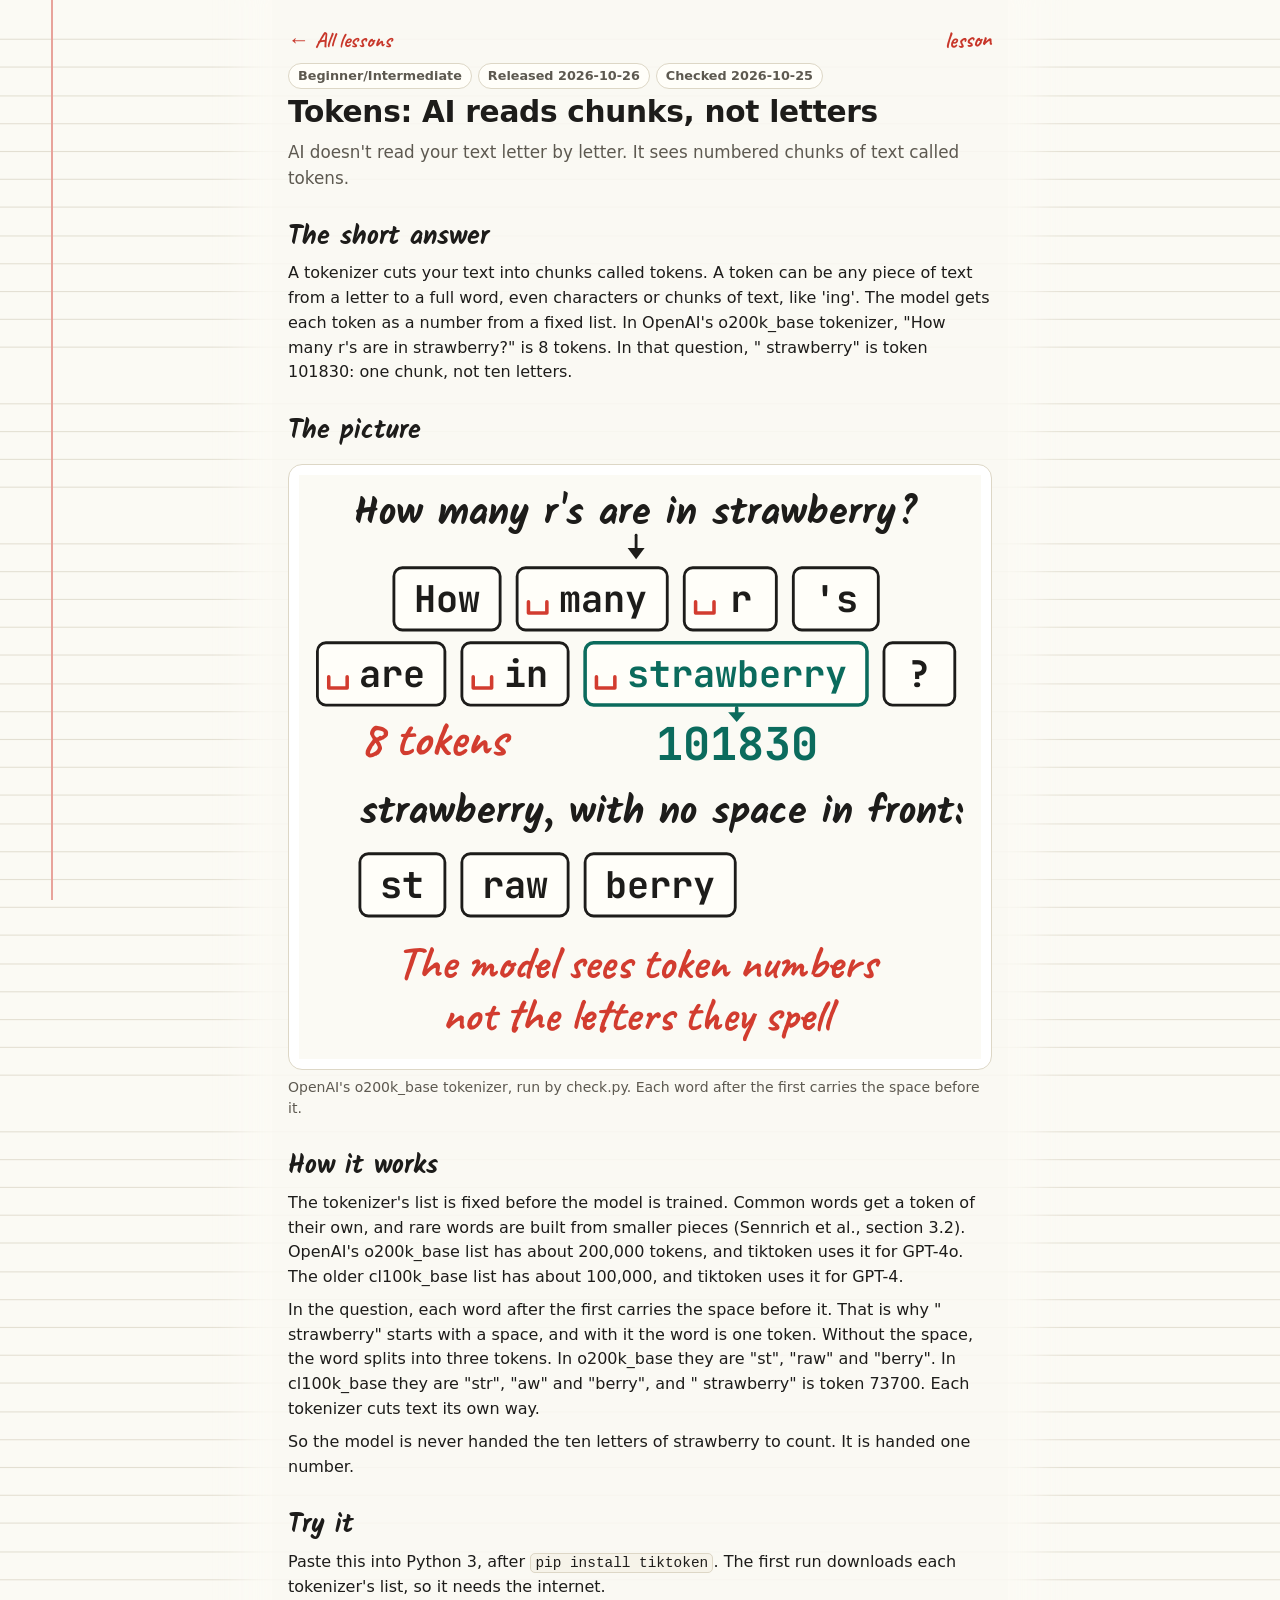
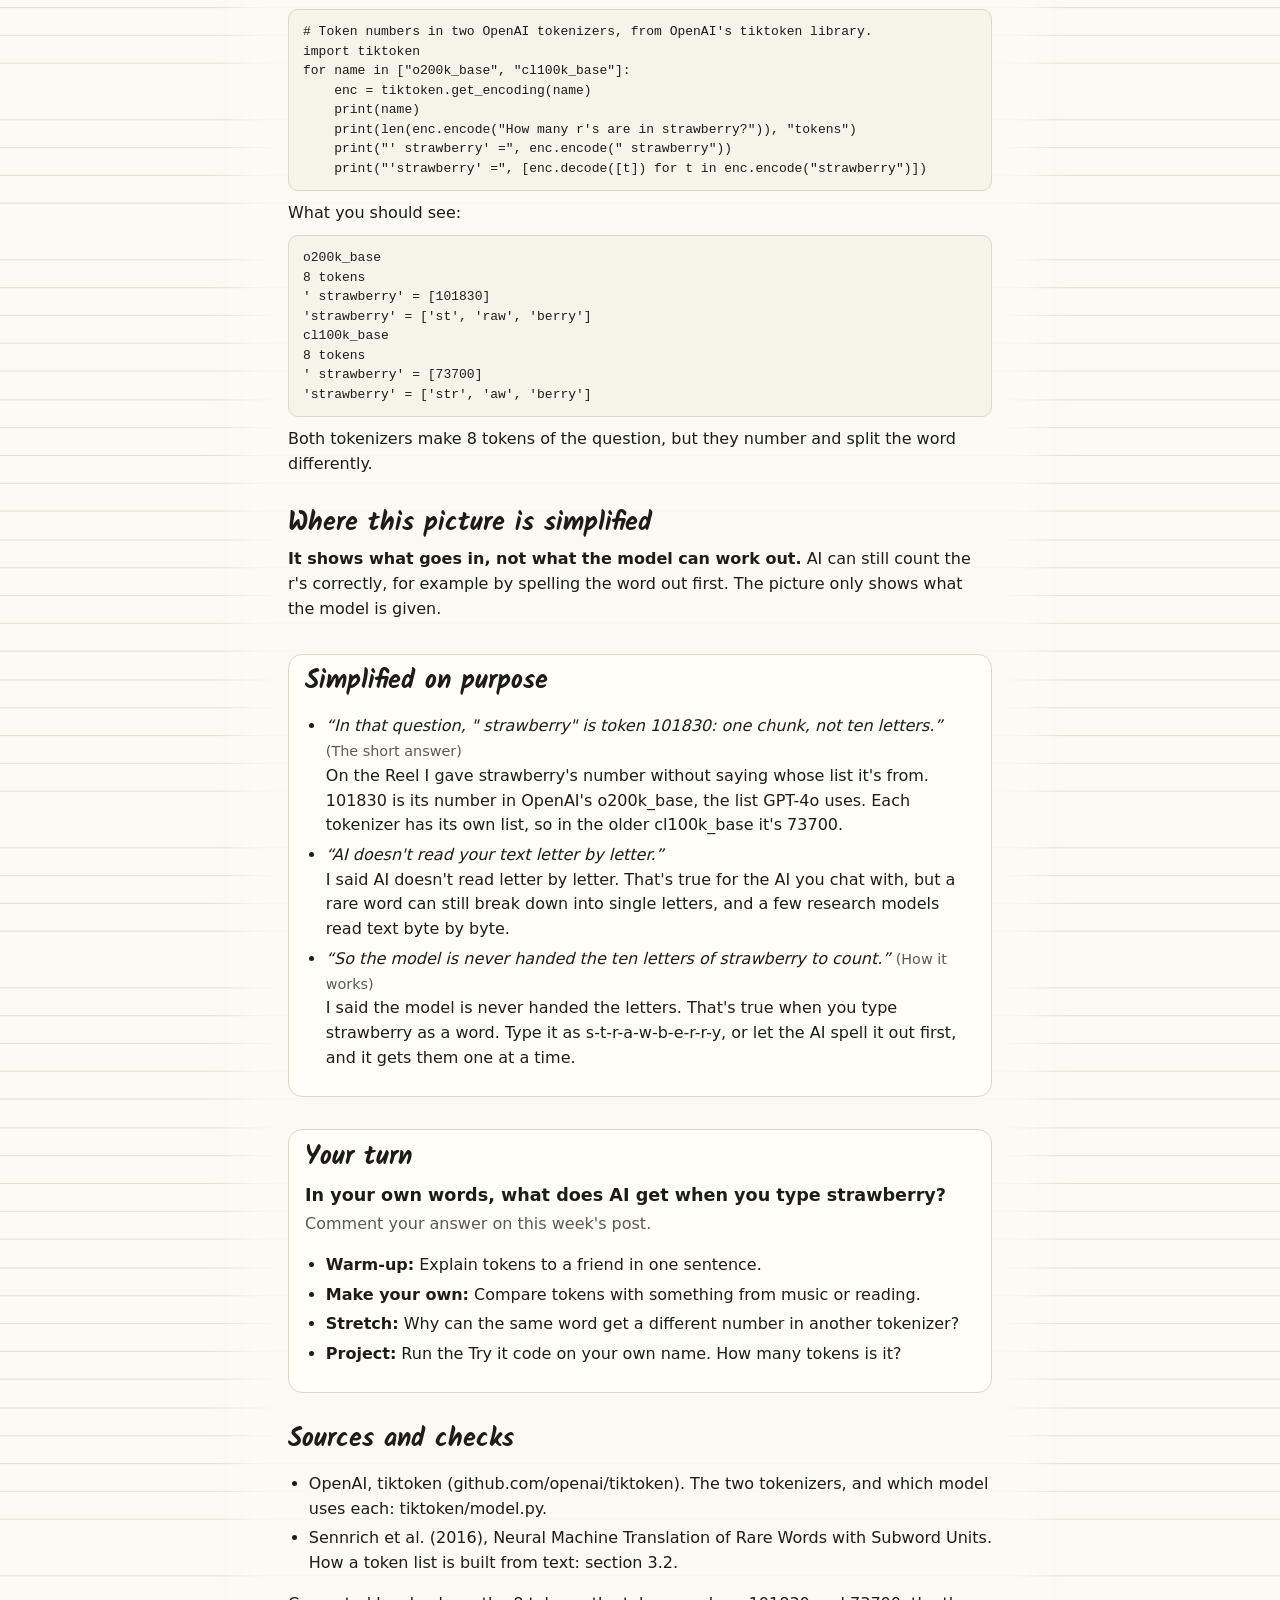
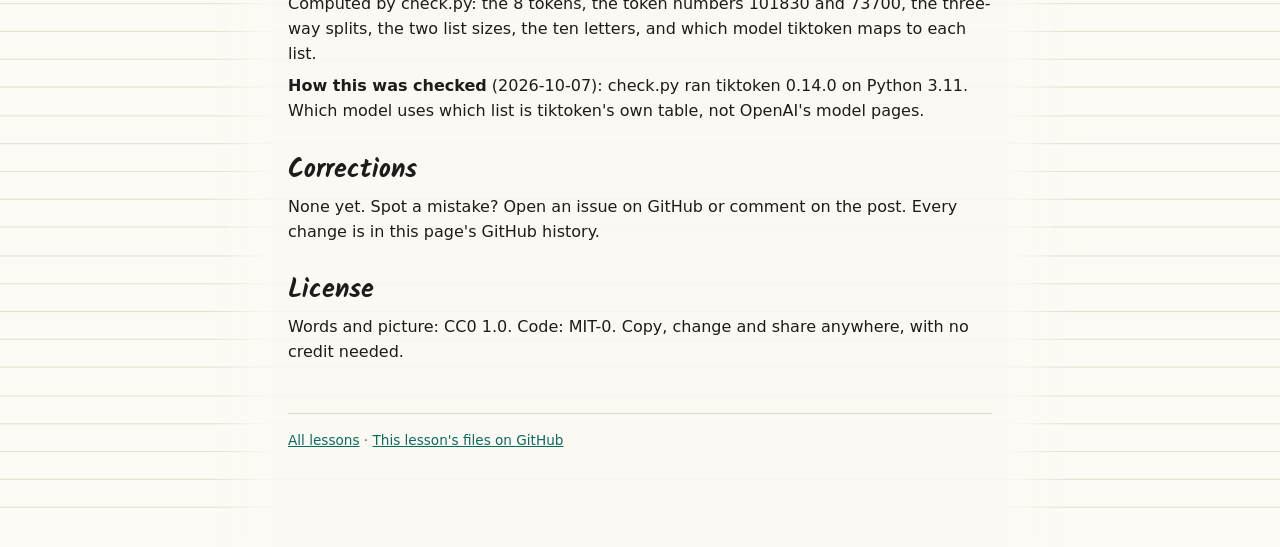
==== docs/tokens/index.html @ e5d3628d "free-public-lessons: first release, lesson 1 (tokens) Co-Authored-By: Claude Opus 5.5 <noreply@anthr" ====
<!doctype html>
<html lang="en">
<head>
<meta charset="utf-8">
<meta name="viewport" content="width=device-width, initial-scale=1">
<title>Tokens: AI reads chunks, not letters · Free Public Lessons</title>
<!-- Written by media/post.mjs from the lesson's README.md, post.md and checks.md (media/tools/lesson_page.mjs). Don't edit it: it is written again on every run. -->
<meta http-equiv="Content-Security-Policy" content="default-src 'none'; style-src 'self'; img-src 'self' data:; font-src 'self'; base-uri 'none'; form-action 'none'">
<link rel="icon" href="data:,">
<link rel="stylesheet" href="../style.css">
</head>
<body>
<main>
<div class="topline"><nav class="crumbs"><a href="../">← All lessons</a></nav><div class="badges"><span class="badge kind">lesson</span></div></div>
<header><div class="badges"><span class="badge">Beginner/Intermediate</span><span class="badge">Released 2026-10-26</span><span class="badge">Checked 2026-10-25</span></div></header>
<h1>Tokens: AI reads chunks, not letters</h1>
<p class="summary">AI doesn't read your text letter by letter. It sees numbered chunks of text called tokens.</p>
<h2>The short answer</h2>
<p>A tokenizer cuts your text into chunks called tokens. A token can be any piece of text from a letter to a full word, even characters or chunks of text, like 'ing'. The model gets each token as a number from a fixed list. In OpenAI's o200k_base tokenizer, &quot;How many r's are in strawberry?&quot; is 8 tokens. In that question, &quot; strawberry&quot; is token 101830: one chunk, not ten letters.</p>
<h2>The picture</h2>
<figure><div class="art"><img src="picture.svg" alt="A question about strawberry, cut into its tokens by OpenAI's o200k_base tokenizer. Each word after the first is marked with the space in front of it. The token for strawberry, with its space, has one number. Without the space, the word splits into three pieces." width="963" height="825"></div><figcaption>OpenAI's o200k_base tokenizer, run by check.py. Each word after the first carries the space before it.</figcaption></figure>

<h2>How it works</h2>
<p>The tokenizer's list is fixed before the model is trained. Common words get a token of their own, and rare words are built from smaller pieces (Sennrich et al., section 3.2). OpenAI's o200k_base list has about 200,000 tokens, and tiktoken uses it for GPT-4o. The older cl100k_base list has about 100,000, and tiktoken uses it for GPT-4.</p>
<p>In the question, each word after the first carries the space before it. That is why &quot; strawberry&quot; starts with a space, and with it the word is one token. Without the space, the word splits into three tokens. In o200k_base they are &quot;st&quot;, &quot;raw&quot; and &quot;berry&quot;. In cl100k_base they are &quot;str&quot;, &quot;aw&quot; and &quot;berry&quot;, and &quot; strawberry&quot; is token 73700. Each tokenizer cuts text its own way.</p>
<p>So the model is never handed the ten letters of strawberry to count. It is handed one number.</p>
<h2>Try it</h2>
<p>Paste this into Python 3, after <code>pip install tiktoken</code>. The first run downloads each tokenizer's list, so it needs the internet.</p>
<pre><code class="language-python"># Token numbers in two OpenAI tokenizers, from OpenAI's tiktoken library.
import tiktoken
for name in [&quot;o200k_base&quot;, &quot;cl100k_base&quot;]:
    enc = tiktoken.get_encoding(name)
    print(name)
    print(len(enc.encode(&quot;How many r's are in strawberry?&quot;)), &quot;tokens&quot;)
    print(&quot;' strawberry' =&quot;, enc.encode(&quot; strawberry&quot;))
    print(&quot;'strawberry' =&quot;, [enc.decode([t]) for t in enc.encode(&quot;strawberry&quot;)])</code></pre>
<p>What you should see:</p>
<pre><code>o200k_base
8 tokens
' strawberry' = [101830]
'strawberry' = ['st', 'raw', 'berry']
cl100k_base
8 tokens
' strawberry' = [73700]
'strawberry' = ['str', 'aw', 'berry']</code></pre>
<p>Both tokenizers make 8 tokens of the question, but they number and split the word differently.</p>
<h2>Where this picture is simplified</h2>
<p><strong>It shows what goes in, not what the model can work out.</strong> AI can still count the r's correctly, for example by spelling the word out first. The picture only shows what the model is given.</p>
<section class="box" aria-labelledby="simplified-on-purpose"><h2 id="simplified-on-purpose">Simplified on purpose</h2>
<ul class="stones"><li><span class="said">“In that question, &quot; strawberry&quot; is token 101830: one chunk, not ten letters.”</span> <span class="where">(The short answer)</span><br>On the Reel I gave strawberry's number without saying whose list it's from. 101830 is its number in OpenAI's o200k_base, the list GPT-4o uses. Each tokenizer has its own list, so in the older cl100k_base it's 73700.</li><li><span class="said">“AI doesn't read your text letter by letter.”</span><br>I said AI doesn't read letter by letter. That's true for the AI you chat with, but a rare word can still break down into single letters, and a few research models read text byte by byte.</li><li><span class="said">“So the model is never handed the ten letters of strawberry to count.”</span> <span class="where">(How it works)</span><br>I said the model is never handed the letters. That's true when you type strawberry as a word. Type it as s-t-r-a-w-b-e-r-r-y, or let the AI spell it out first, and it gets them one at a time.</li></ul></section>
<section class="box" aria-labelledby="your-turn"><h2 id="your-turn">Your turn</h2>
<p class="featured">In your own words, what does AI get when you type strawberry?</p><p class="cta">Comment your answer on this week's post.</p>
<ul class="tiers"><li><span class="tier">Warm-up:</span> Explain tokens to a friend in one sentence.</li><li><span class="tier">Make your own:</span> Compare tokens with something from music or reading.</li><li><span class="tier">Stretch:</span> Why can the same word get a different number in another tokenizer?</li><li><span class="tier">Project:</span> Run the Try it code on your own name. How many tokens is it?</li></ul></section>
<h2>Sources and checks</h2>
<ul><li>OpenAI, tiktoken (github.com/openai/tiktoken). The two tokenizers, and which model uses each: tiktoken/model.py.</li><li>Sennrich et al. (2016), Neural Machine Translation of Rare Words with Subword Units. How a token list is built from text: section 3.2.</li></ul>
<p>Computed by check.py: the 8 tokens, the token numbers 101830 and 73700, the three-way splits, the two list sizes, the ten letters, and which model tiktoken maps to each list.</p>
<p><strong>How this was checked</strong> (2026-10-07): check.py ran tiktoken 0.14.0 on Python 3.11. Which model uses which list is tiktoken's own table, not OpenAI's model pages.</p>
<h2>Corrections</h2>
<p>None yet. Spot a mistake? Open an issue on GitHub or comment on the post. Every change is in this page's GitHub history.</p>
<h2>License</h2>
<p>Words and picture: CC0 1.0. Code: MIT-0. Copy, change and share anywhere, with no credit needed.</p>
<footer class="foot"><a href="../">All lessons</a> · <a href="https://github.com/Mike-Byrne-AI/free-public-lessons/tree/main/lessons/tokens">This lesson's files on GitHub</a></footer>
</main>
</body>
</html>
---- docs/style.css ----
/* The lessons site's look (2026-10-24): the tools site's stylesheet with ruled paper in place of graph paper.
   It is generator/assets/style.css with the lesson Reels' ruled writing paper in place of
   the graph grid, in the Reels' colours (media/lib/stage.css: paper #fbfaf4, rules #e3dfd2, margin #e8a39b), plus the
   parts a lesson page has. release/lessons-cut.mjs copies it to the site's root, beside fonts/ (the tools site's three
   fonts, SIL Open Font License beside them); every page links it, so the paper is set in this one file.
   Latin letters only in the three fonts: anything else falls back to the system font. */
@font-face { font-family: "Kalam"; font-style: normal; font-weight: 700; font-display: swap; src: url(fonts/kalam-700-latin.woff2) format("woff2"); unicode-range: U+0000-00FF, U+0131, U+0152-0153, U+02BB-02BC, U+02C6, U+02DA, U+02DC, U+0304, U+0308, U+0329, U+2000-206F, U+20AC, U+2122, U+2191, U+2193, U+2212, U+2215, U+FEFF, U+FFFD; }
@font-face { font-family: "Caveat"; font-style: normal; font-weight: 700; font-display: swap; src: url(fonts/caveat-700-latin.woff2) format("woff2"); unicode-range: U+0000-00FF, U+0131, U+0152-0153, U+02BB-02BC, U+02C6, U+02DA, U+02DC, U+0304, U+0308, U+0329, U+2000-206F, U+20AC, U+2122, U+2191, U+2193, U+2212, U+2215, U+FEFF, U+FFFD; }
@font-face { font-family: "JetBrains Mono"; font-style: normal; font-weight: 700; font-display: swap; src: url(fonts/jetbrainsmono-700-latin.woff2) format("woff2"); unicode-range: U+0000-00FF, U+0131, U+0152-0153, U+02BB-02BC, U+02C6, U+02DA, U+02DC, U+0304, U+0308, U+0329, U+2000-206F, U+20AC, U+2122, U+2191, U+2193, U+2212, U+2215, U+FEFF, U+FFFD; }
:root {
  color-scheme: light;
  --bg: #fbfaf4;
  --rule: #e3dfd2;
  --line: 28px;
  /* the text column's wash: the paper, nearly opaque, so the ruled lines barely show under the words */
  --wash: rgb(251 250 244 / .86);
  --margin: #e8a39b;
  --pen: #1d1c1a;
  --red: #c8372a;
  --surface: #fffef9;
  --code-bg: #f6f3e9;
  --text: #1d1c1a;
  --muted: #5d5950;
  --border: #ddd7c6;
  --accent: #0b6b5d;
  --focus: #1f5fd6;
  --radius: 10px;
  --mono: ui-monospace, "Cascadia Code", "SF Mono", Menlo, Consolas, "Liberation Mono", monospace;
  --sans: system-ui, -apple-system, "Segoe UI", Roboto, "Helvetica Neue", Arial, sans-serif;
}
*, *::before, *::after { box-sizing: border-box; }
html { -webkit-text-size-adjust: 100%; text-size-adjust: 100%; }
/* ruled writing paper: a line every 28 px, always (a dark-mode screen gets the same paper) */
body { margin: 0; background: var(--bg); color: var(--text); font: 16px/1.55 var(--sans); overflow-wrap: break-word;
  background-image: repeating-linear-gradient(transparent 0 calc(var(--line) - 1px), var(--rule) calc(var(--line) - 1px) var(--line)); background-position: 0 12px; }
/* the red margin line, near the screen's left edge (12 to 64 px in); on a narrow screen the text starts just right of it */
body::before { content: ""; position: fixed; top: 0; bottom: 0; left: clamp(12px, 4vw, 64px); width: 2px; background: var(--margin); pointer-events: none; }
main { max-width: 46rem; margin: 0 auto; padding: 20px 16px 96px; background: var(--wash); box-shadow: 0 0 32px 32px var(--wash); }
@media (max-width: 900px) { main { padding-left: calc(clamp(12px, 4vw, 64px) + 14px); } }
a { color: var(--accent); }
h1 { font-size: 1.85rem; line-height: 1.2; margin: .4rem 0 .5rem; letter-spacing: -0.01em; }
/* labels in black pen */
h2 { font: 700 1.6rem/1.2 Kalam, var(--sans); color: var(--pen); margin: 2rem 0 .5rem; }
h3 { font: 700 1.25rem/1.25 Kalam, var(--sans); color: var(--pen); margin: 1.2rem 0 .3rem; }
/* the series label, as on the Reels: FREE-PUBLIC-LESSONS */
h1.label { font: 700 1.7rem/1.2 "JetBrains Mono", var(--mono); color: var(--accent); letter-spacing: .06em; text-transform: uppercase; overflow-wrap: anywhere; }
p { margin: .5rem 0; }
ul, ol { padding-left: 1.3rem; }
li { margin: .3rem 0; }
code { font-family: var(--mono); font-size: .9em; background: var(--code-bg); border: 1px solid var(--border); border-radius: 5px; padding: .05em .3em; overflow-wrap: anywhere; }
pre { margin: .6rem 0; padding: 12px 14px; background: var(--code-bg); border: 1px solid var(--border); border-radius: var(--radius); font: 13px/1.5 var(--mono); white-space: pre; overflow: auto; max-width: 100%; tab-size: 4; overflow-wrap: normal; }
pre code { border: 0; padding: 0; background: transparent; font-size: inherit; overflow-wrap: normal; }
a:focus-visible, .btn:focus-visible, pre:focus-visible { outline: 3px solid var(--focus); outline-offset: 2px; }
table { border-collapse: collapse; display: block; overflow-x: auto; max-width: 100%; font-size: .95rem; margin: .7rem 0; }
th, td { text-align: left; padding: 6px 12px 6px 0; border-bottom: 1px solid var(--border); vertical-align: top; }
th { font-weight: 700; }
hr { border: 0; border-top: 1px solid var(--border); margin: 1.5rem 0; }
/* the back link at the left and the page's kind at the far right, in red pen */
.topline { display: flex; justify-content: space-between; align-items: baseline; gap: 12px; flex-wrap: wrap; }
.crumbs a { font: 700 1.35rem/1.2 Caveat, cursive; color: var(--red); text-decoration: none; }
.crumbs a:hover { text-decoration: underline; }
.badges { display: flex; flex-wrap: wrap; gap: 6px; align-items: center; margin-top: .5rem; }
.badge { display: inline-block; padding: 2px 9px; border-radius: 999px; border: 1px solid var(--border); background: var(--surface); font-size: .8rem; font-weight: 600; color: var(--muted); }
.badge.kind { padding: 0; border: 0; border-radius: 0; background: none; font: 700 1.45rem/1 Caveat, cursive; color: var(--red); transform: rotate(-3deg); }
.summary { font-size: 1.05rem; color: var(--muted); }
.why { margin: .9rem 0 0; padding: .6rem .85rem; background: var(--surface); border: 1px solid var(--border); border-left: 3px solid var(--accent); border-radius: 0 var(--radius) var(--radius) 0; }
.why p { margin: .3rem 0; }
.actions { display: flex; flex-wrap: wrap; gap: 8px; margin-top: 10px; }
.actions.aside { align-items: center; column-gap: 12px; }
.aside-why { flex: 1 1 16rem; font-size: .9rem; color: var(--muted); }
.btn { display: inline-flex; align-items: center; justify-content: center; min-height: 44px; padding: 9px 14px; border-radius: var(--radius); border: 1px solid var(--border); background: var(--surface); color: var(--text); font: 600 .95rem/1.2 var(--sans); text-decoration: none; text-align: center; max-width: 100%; }
.btn:hover { border-color: var(--accent); }
footer, .foot { margin-top: 3rem; font-size: .85rem; color: var(--muted); border-top: 1px solid var(--border); padding-top: 1rem; }
/* the home page's lessons, newest first: each lesson's picture, title and first line, the whole card a link */
.cards { list-style: none; padding: 0; margin: 0; display: grid; gap: 22px; }
.card { margin: 0; }
.card .badges { margin: 0 0 6px; }
.card a.title { display: block; color: var(--text); text-decoration: none; background: var(--surface); border: 1px solid var(--border); border-radius: 14px; overflow: hidden;
  box-shadow: 0 1px 2px rgb(0 0 0 / .06), 0 8px 22px rgb(0 0 0 / .08); transition: transform .15s, box-shadow .15s; }
.card a.title:hover { transform: translateY(-2px) rotate(-.4deg); box-shadow: 0 2px 4px rgb(0 0 0 / .08), 0 14px 30px rgb(0 0 0 / .12); }
.card .art { display: block; background: #ffffff; border-bottom: 1px solid var(--border); padding: 10px; }
.card .art img { display: block; width: 100%; height: auto; }
.card .words { display: block; padding: 10px 16px 14px; }
.card h3 { margin: 0 0 .2rem; font: 700 1.2rem/1.3 var(--sans); color: var(--text); }
.card .hook { display: block; color: var(--muted); }
/* a lesson page: the picture on white, the boxes ("Simplified on purpose", "Your turn") as panels */
figure { margin: 1rem 0; }
figure .art { background: #ffffff; border: 1px solid var(--border); border-radius: 14px; padding: 10px; }
figure img { display: block; width: 100%; height: auto; }
figcaption { font-size: .875rem; color: var(--muted); margin-top: .4rem; }
.box { margin: 2rem 0 0; padding: .4rem 1rem .6rem; background: var(--surface); border: 1px solid var(--border); border-radius: 14px; }
.box h2 { margin-top: .4rem; }
.featured { font-size: 1.1rem; font-weight: 600; margin: .4rem 0 .2rem; }
.cta { color: var(--muted); margin: 0 0 .6rem; }
.tier { font-weight: 600; }
.stones .said { font-style: italic; }
.stones .where { color: var(--muted); font-size: .9rem; }
@media (prefers-reduced-motion: reduce) { .card a.title { transition: none; } .card a.title:hover { transform: none; } }
/* No programming ligatures: a font such as Cascadia Code draws "-->" as an arrow, and the page must show the characters
   a reader copies. Keep this last: the font shorthand above resets ligatures. */
pre, code { font-variant-ligatures: none; font-feature-settings: "liga" 0, "calt" 0; }
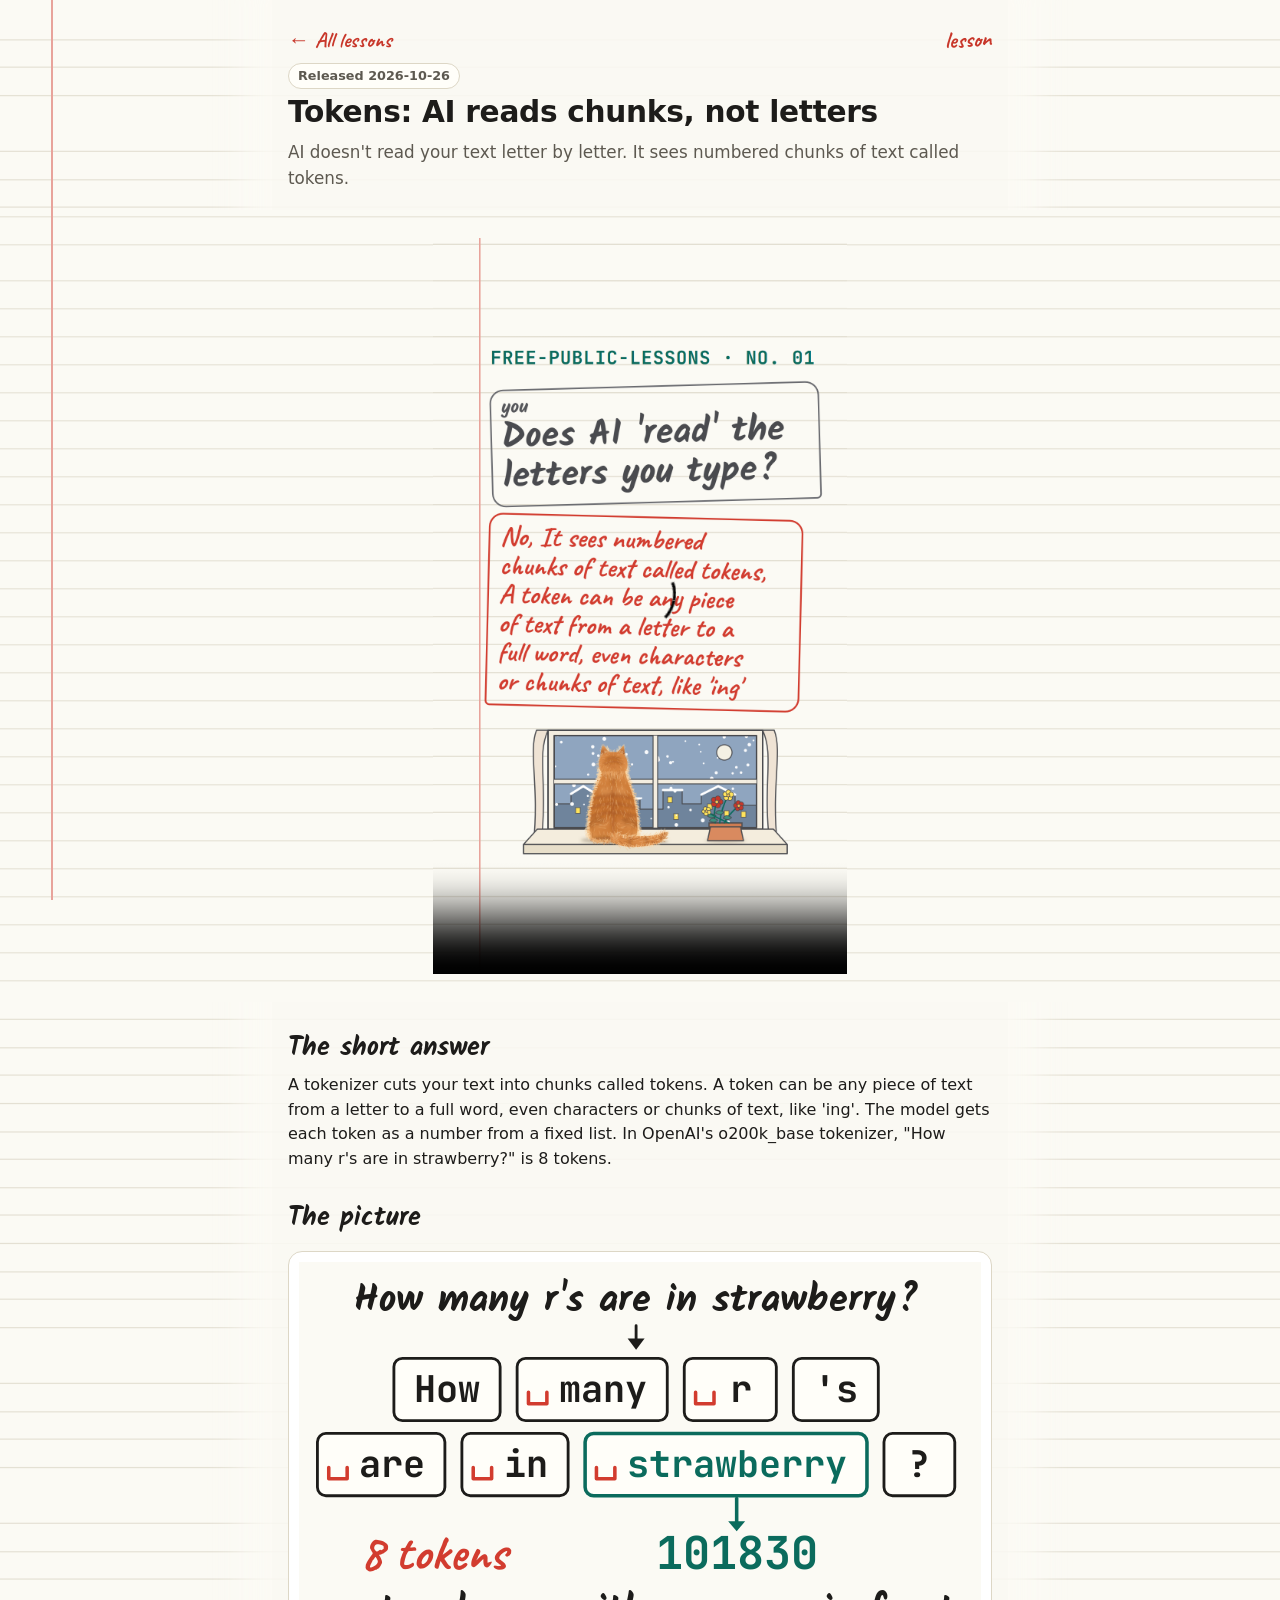
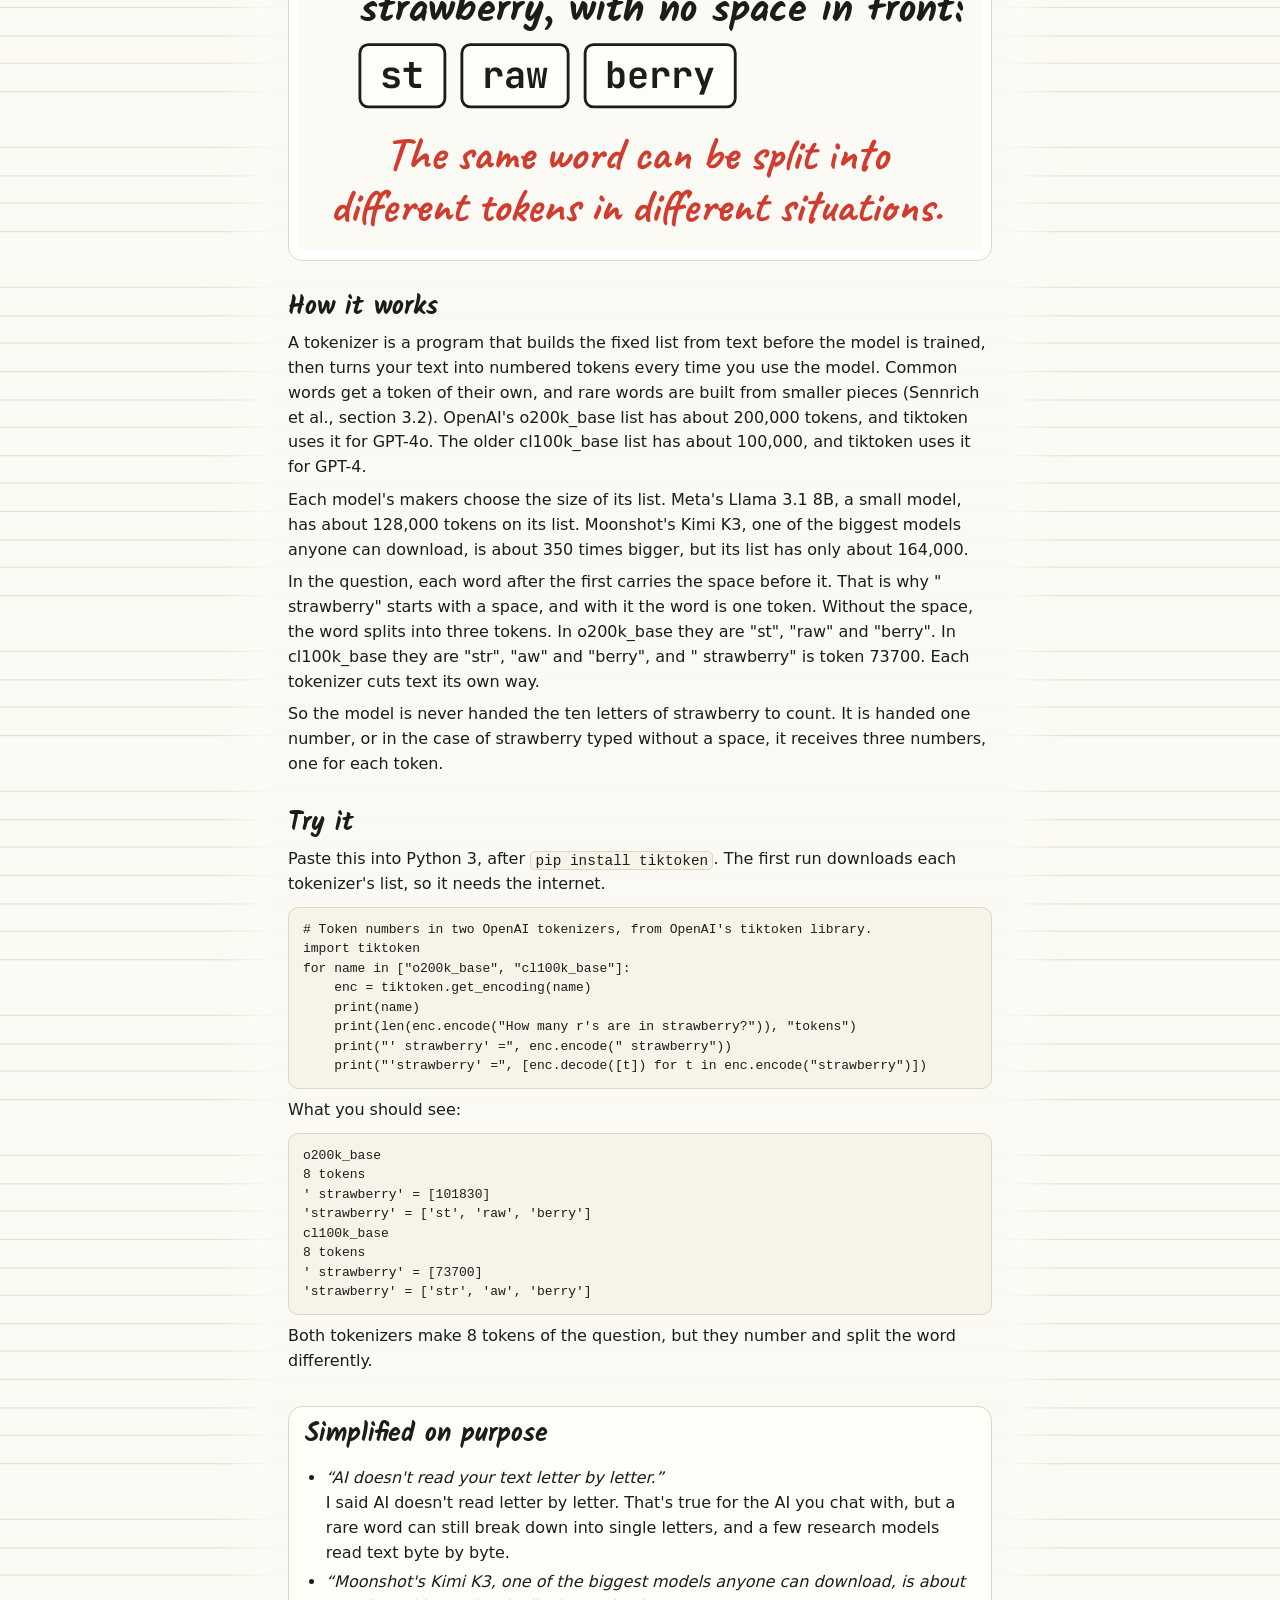
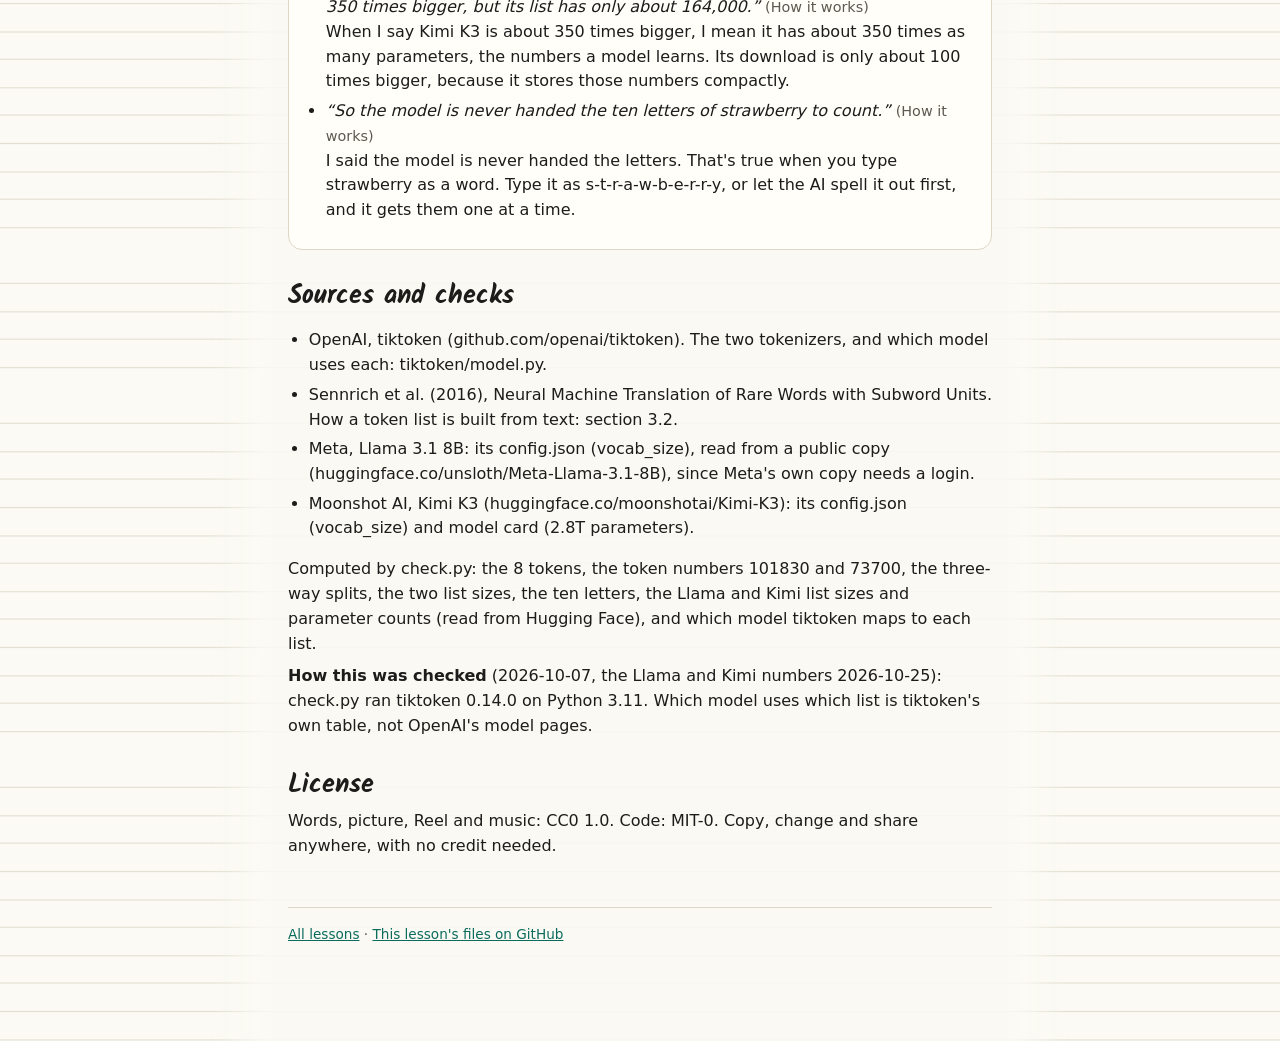
==== commit 8450b475: "free-public-lessons: lesson 1's Reel on the site, and its edits The Reel plays on the lesson's page " ====
--- a/docs/tokens/index.html
+++ b/docs/tokens/index.html
@@ -5,25 +5,26 @@
 <meta name="viewport" content="width=device-width, initial-scale=1">
 <title>Tokens: AI reads chunks, not letters · Free Public Lessons</title>
 <!-- Written by media/post.mjs from the lesson's README.md, post.md and checks.md (media/tools/lesson_page.mjs). Don't edit it: it is written again on every run. -->
-<meta http-equiv="Content-Security-Policy" content="default-src 'none'; style-src 'self'; img-src 'self' data:; font-src 'self'; base-uri 'none'; form-action 'none'">
+<meta http-equiv="Content-Security-Policy" content="default-src 'none'; style-src 'self'; img-src 'self' data:; media-src 'self'; font-src 'self'; base-uri 'none'; form-action 'none'">
 <link rel="icon" href="data:,">
 <link rel="stylesheet" href="../style.css">
 </head>
 <body>
 <main>
 <div class="topline"><nav class="crumbs"><a href="../">← All lessons</a></nav><div class="badges"><span class="badge kind">lesson</span></div></div>
-<header><div class="badges"><span class="badge">Beginner/Intermediate</span><span class="badge">Released 2026-10-26</span><span class="badge">Checked 2026-10-25</span></div></header>
+<header><div class="badges"><span class="badge">Released 2026-10-26</span></div></header>
 <h1>Tokens: AI reads chunks, not letters</h1>
 <p class="summary">AI doesn't read your text letter by letter. It sees numbered chunks of text called tokens.</p>
+<figure class="reel"><video controls playsinline preload="none" poster="cover.png" width="1080" height="1920" aria-label="The lesson's Reel: Tokens: AI reads chunks, not letters"><source src="reel.mp4" type="video/mp4"></video></figure>
 <h2>The short answer</h2>
-<p>A tokenizer cuts your text into chunks called tokens. A token can be any piece of text from a letter to a full word, even characters or chunks of text, like 'ing'. The model gets each token as a number from a fixed list. In OpenAI's o200k_base tokenizer, &quot;How many r's are in strawberry?&quot; is 8 tokens. In that question, &quot; strawberry&quot; is token 101830: one chunk, not ten letters.</p>
+<p>A tokenizer cuts your text into chunks called tokens. A token can be any piece of text from a letter to a full word, even characters or chunks of text, like 'ing'. The model gets each token as a number from a fixed list. In OpenAI's o200k_base tokenizer, &quot;How many r's are in strawberry?&quot; is 8 tokens.</p>
 <h2>The picture</h2>
-<figure><div class="art"><img src="picture.svg" alt="A question about strawberry, cut into its tokens by OpenAI's o200k_base tokenizer. Each word after the first is marked with the space in front of it. The token for strawberry, with its space, has one number. Without the space, the word splits into three pieces." width="963" height="825"></div><figcaption>OpenAI's o200k_base tokenizer, run by check.py. Each word after the first carries the space before it.</figcaption></figure>
-
+<figure><div class="art"><img src="picture.svg" alt="A question about strawberry, cut into its tokens by OpenAI's o200k_base tokenizer. Each word after the first is marked with the space in front of it. The token for strawberry, with its space, has one number. Without the space, the word splits into three pieces." width="963" height="830"></div></figure>
 <h2>How it works</h2>
-<p>The tokenizer's list is fixed before the model is trained. Common words get a token of their own, and rare words are built from smaller pieces (Sennrich et al., section 3.2). OpenAI's o200k_base list has about 200,000 tokens, and tiktoken uses it for GPT-4o. The older cl100k_base list has about 100,000, and tiktoken uses it for GPT-4.</p>
+<p>A tokenizer is a program that builds the fixed list from text before the model is trained, then turns your text into numbered tokens every time you use the model. Common words get a token of their own, and rare words are built from smaller pieces (Sennrich et al., section 3.2). OpenAI's o200k_base list has about 200,000 tokens, and tiktoken uses it for GPT-4o. The older cl100k_base list has about 100,000, and tiktoken uses it for GPT-4.</p>
+<p>Each model's makers choose the size of its list. Meta's Llama 3.1 8B, a small model, has about 128,000 tokens on its list. Moonshot's Kimi K3, one of the biggest models anyone can download, is about 350 times bigger, but its list has only about 164,000.</p>
 <p>In the question, each word after the first carries the space before it. That is why &quot; strawberry&quot; starts with a space, and with it the word is one token. Without the space, the word splits into three tokens. In o200k_base they are &quot;st&quot;, &quot;raw&quot; and &quot;berry&quot;. In cl100k_base they are &quot;str&quot;, &quot;aw&quot; and &quot;berry&quot;, and &quot; strawberry&quot; is token 73700. Each tokenizer cuts text its own way.</p>
-<p>So the model is never handed the ten letters of strawberry to count. It is handed one number.</p>
+<p>So the model is never handed the ten letters of strawberry to count. It is handed one number, or in the case of strawberry typed without a space, it receives three numbers, one for each token.</p>
 <h2>Try it</h2>
 <p>Paste this into Python 3, after <code>pip install tiktoken</code>. The first run downloads each tokenizer's list, so it needs the internet.</p>
 <pre><code class="language-python"># Token numbers in two OpenAI tokenizers, from OpenAI's tiktoken library.
@@ -44,21 +45,14 @@
 ' strawberry' = [73700]
 'strawberry' = ['str', 'aw', 'berry']</code></pre>
 <p>Both tokenizers make 8 tokens of the question, but they number and split the word differently.</p>
-<h2>Where this picture is simplified</h2>
-<p><strong>It shows what goes in, not what the model can work out.</strong> AI can still count the r's correctly, for example by spelling the word out first. The picture only shows what the model is given.</p>
 <section class="box" aria-labelledby="simplified-on-purpose"><h2 id="simplified-on-purpose">Simplified on purpose</h2>
-<ul class="stones"><li><span class="said">“In that question, &quot; strawberry&quot; is token 101830: one chunk, not ten letters.”</span> <span class="where">(The short answer)</span><br>On the Reel I gave strawberry's number without saying whose list it's from. 101830 is its number in OpenAI's o200k_base, the list GPT-4o uses. Each tokenizer has its own list, so in the older cl100k_base it's 73700.</li><li><span class="said">“AI doesn't read your text letter by letter.”</span><br>I said AI doesn't read letter by letter. That's true for the AI you chat with, but a rare word can still break down into single letters, and a few research models read text byte by byte.</li><li><span class="said">“So the model is never handed the ten letters of strawberry to count.”</span> <span class="where">(How it works)</span><br>I said the model is never handed the letters. That's true when you type strawberry as a word. Type it as s-t-r-a-w-b-e-r-r-y, or let the AI spell it out first, and it gets them one at a time.</li></ul></section>
-<section class="box" aria-labelledby="your-turn"><h2 id="your-turn">Your turn</h2>
-<p class="featured">In your own words, what does AI get when you type strawberry?</p><p class="cta">Comment your answer on this week's post.</p>
-<ul class="tiers"><li><span class="tier">Warm-up:</span> Explain tokens to a friend in one sentence.</li><li><span class="tier">Make your own:</span> Compare tokens with something from music or reading.</li><li><span class="tier">Stretch:</span> Why can the same word get a different number in another tokenizer?</li><li><span class="tier">Project:</span> Run the Try it code on your own name. How many tokens is it?</li></ul></section>
+<ul class="stones"><li><span class="said">“AI doesn't read your text letter by letter.”</span><br>I said AI doesn't read letter by letter. That's true for the AI you chat with, but a rare word can still break down into single letters, and a few research models read text byte by byte.</li><li><span class="said">“Moonshot's Kimi K3, one of the biggest models anyone can download, is about 350 times bigger, but its list has only about 164,000.”</span> <span class="where">(How it works)</span><br>When I say Kimi K3 is about 350 times bigger, I mean it has about 350 times as many parameters, the numbers a model learns. Its download is only about 100 times bigger, because it stores those numbers compactly.</li><li><span class="said">“So the model is never handed the ten letters of strawberry to count.”</span> <span class="where">(How it works)</span><br>I said the model is never handed the letters. That's true when you type strawberry as a word. Type it as s-t-r-a-w-b-e-r-r-y, or let the AI spell it out first, and it gets them one at a time.</li></ul></section>
 <h2>Sources and checks</h2>
-<ul><li>OpenAI, tiktoken (github.com/openai/tiktoken). The two tokenizers, and which model uses each: tiktoken/model.py.</li><li>Sennrich et al. (2016), Neural Machine Translation of Rare Words with Subword Units. How a token list is built from text: section 3.2.</li></ul>
-<p>Computed by check.py: the 8 tokens, the token numbers 101830 and 73700, the three-way splits, the two list sizes, the ten letters, and which model tiktoken maps to each list.</p>
-<p><strong>How this was checked</strong> (2026-10-07): check.py ran tiktoken 0.14.0 on Python 3.11. Which model uses which list is tiktoken's own table, not OpenAI's model pages.</p>
-<h2>Corrections</h2>
-<p>None yet. Spot a mistake? Open an issue on GitHub or comment on the post. Every change is in this page's GitHub history.</p>
+<ul><li>OpenAI, tiktoken (github.com/openai/tiktoken). The two tokenizers, and which model uses each: tiktoken/model.py.</li><li>Sennrich et al. (2016), Neural Machine Translation of Rare Words with Subword Units. How a token list is built from text: section 3.2.</li><li>Meta, Llama 3.1 8B: its config.json (vocab_size), read from a public copy (huggingface.co/unsloth/Meta-Llama-3.1-8B), since Meta's own copy needs a login.</li><li>Moonshot AI, Kimi K3 (huggingface.co/moonshotai/Kimi-K3): its config.json (vocab_size) and model card (2.8T parameters).</li></ul>
+<p>Computed by check.py: the 8 tokens, the token numbers 101830 and 73700, the three-way splits, the two list sizes, the ten letters, the Llama and Kimi list sizes and parameter counts (read from Hugging Face), and which model tiktoken maps to each list.</p>
+<p><strong>How this was checked</strong> (2026-10-07, the Llama and Kimi numbers 2026-10-25): check.py ran tiktoken 0.14.0 on Python 3.11. Which model uses which list is tiktoken's own table, not OpenAI's model pages.</p>
 <h2>License</h2>
-<p>Words and picture: CC0 1.0. Code: MIT-0. Copy, change and share anywhere, with no credit needed.</p>
+<p>Words, picture, Reel and music: CC0 1.0. Code: MIT-0. Copy, change and share anywhere, with no credit needed.</p>
 <footer class="foot"><a href="../">All lessons</a> · <a href="https://github.com/Mike-Byrne-AI/free-public-lessons/tree/main/lessons/tokens">This lesson's files on GitHub</a></footer>
 </main>
 </body>
--- a/docs/style.css
+++ b/docs/style.css
@@ -83,11 +83,36 @@
 .card .words { display: block; padding: 10px 16px 14px; }
 .card h3 { margin: 0 0 .2rem; font: 700 1.2rem/1.3 var(--sans); color: var(--text); }
 .card .hook { display: block; color: var(--muted); }
-/* a lesson page: the picture on white, the boxes ("Simplified on purpose", "Your turn") as panels */
+/* a lesson with a Reel: its title over the card, beside its badges; the card its Reel's cover, phone-shaped, with a play
+   mark, since the Reel is the lesson's front, and its picture beside it, the two the same height (the columns in the
+   ratio of their widths at one height: 9/16 to 963/830, 1 to 2.0626) */
+.card .head { display: flex; flex-wrap: wrap; align-items: baseline; column-gap: 12px; row-gap: 2px; margin: 0 0 6px; }
+.card .head .badges { margin: 0; }
+.card .head h3 { margin: 0; font: 700 1.35rem/1.25 Kalam, var(--sans); }
+.card .head h3 a { color: var(--pen); text-decoration: none; }
+.card .head h3 a:hover { text-decoration: underline; }
+.card a.title.has-reel { display: grid; grid-template-columns: 1fr 2.0626fr; }
+.card .art.cover { position: relative; padding: 0; border-bottom: 0; border-right: 1px solid var(--border); background: var(--bg); }
+.card .art.pic { padding: 0; border-bottom: 0; }
+.card .art.cover .play { position: absolute; left: 50%; top: 50%; width: 48px; height: 48px; margin: -24px 0 0 -24px; border-radius: 50%; background: rgb(29 28 26 / .72); }
+.card .art.cover .play::after { content: ""; position: absolute; left: 19px; top: 14px; border-style: solid; border-width: 10px 0 10px 16px; border-color: transparent transparent transparent #fffef9; }/* a lesson page: the picture on white, the boxes ("Simplified on purpose", "Your turn") as panels */
 figure { margin: 1rem 0; }
 figure .art { background: #ffffff; border: 1px solid var(--border); border-radius: 14px; padding: 10px; }
 figure img { display: block; width: 100%; height: auto; }
 figcaption { font-size: .875rem; color: var(--muted); margin-top: .4rem; }
+/* the lesson's Reel, under its title, on a strip of the Reel's own ruled paper across the screen: the strip's lines are
+   the video's, carried out past both its sides at the same scale and height. --h is the video's height: 736.4 px puts its
+   lines 28 px apart, as the page's are (the Reel's are 73 px apart at 1920 px tall, from 110 px down; media/lib/stage.css
+   #rules), less on a short or narrow screen. --pad is one of its lines, above and below. */
+.reel { --h: min(736.4px, 82vh, calc((100vw - 64px) * 16 / 9)); --step: calc(var(--h) * 73 / 1920); --pad: var(--step);
+  margin: 1.2rem calc(50% - 50vw); padding: var(--pad) 0; background-color: var(--bg);
+  background-image: repeating-linear-gradient(transparent 0 calc(var(--step) * 70 / 73), var(--rule) calc(var(--step) * 70 / 73) var(--step));
+  background-position: 0 calc(var(--pad) + var(--h) * 40 / 1920); }
+.reel video { display: block; margin: 0 auto; height: var(--h); width: calc(var(--h) * 9 / 16); background: var(--bg); }
+/* on a narrow screen the column's left padding is wider than its right (main, below 900 px): the strip shifts by half the
+   difference to start at the screen's edge; and the page clips sideways, since 100vw counts a scrollbar */
+@media (max-width: 900px) { .reel { margin-left: calc(50% - 50vw - (clamp(12px, 4vw, 64px) - 2px) / 2); margin-right: calc(50% - 50vw + (clamp(12px, 4vw, 64px) - 2px) / 2); } }
+html { overflow-x: clip; }
 .box { margin: 2rem 0 0; padding: .4rem 1rem .6rem; background: var(--surface); border: 1px solid var(--border); border-radius: 14px; }
 .box h2 { margin-top: .4rem; }
 .featured { font-size: 1.1rem; font-weight: 600; margin: .4rem 0 .2rem; }
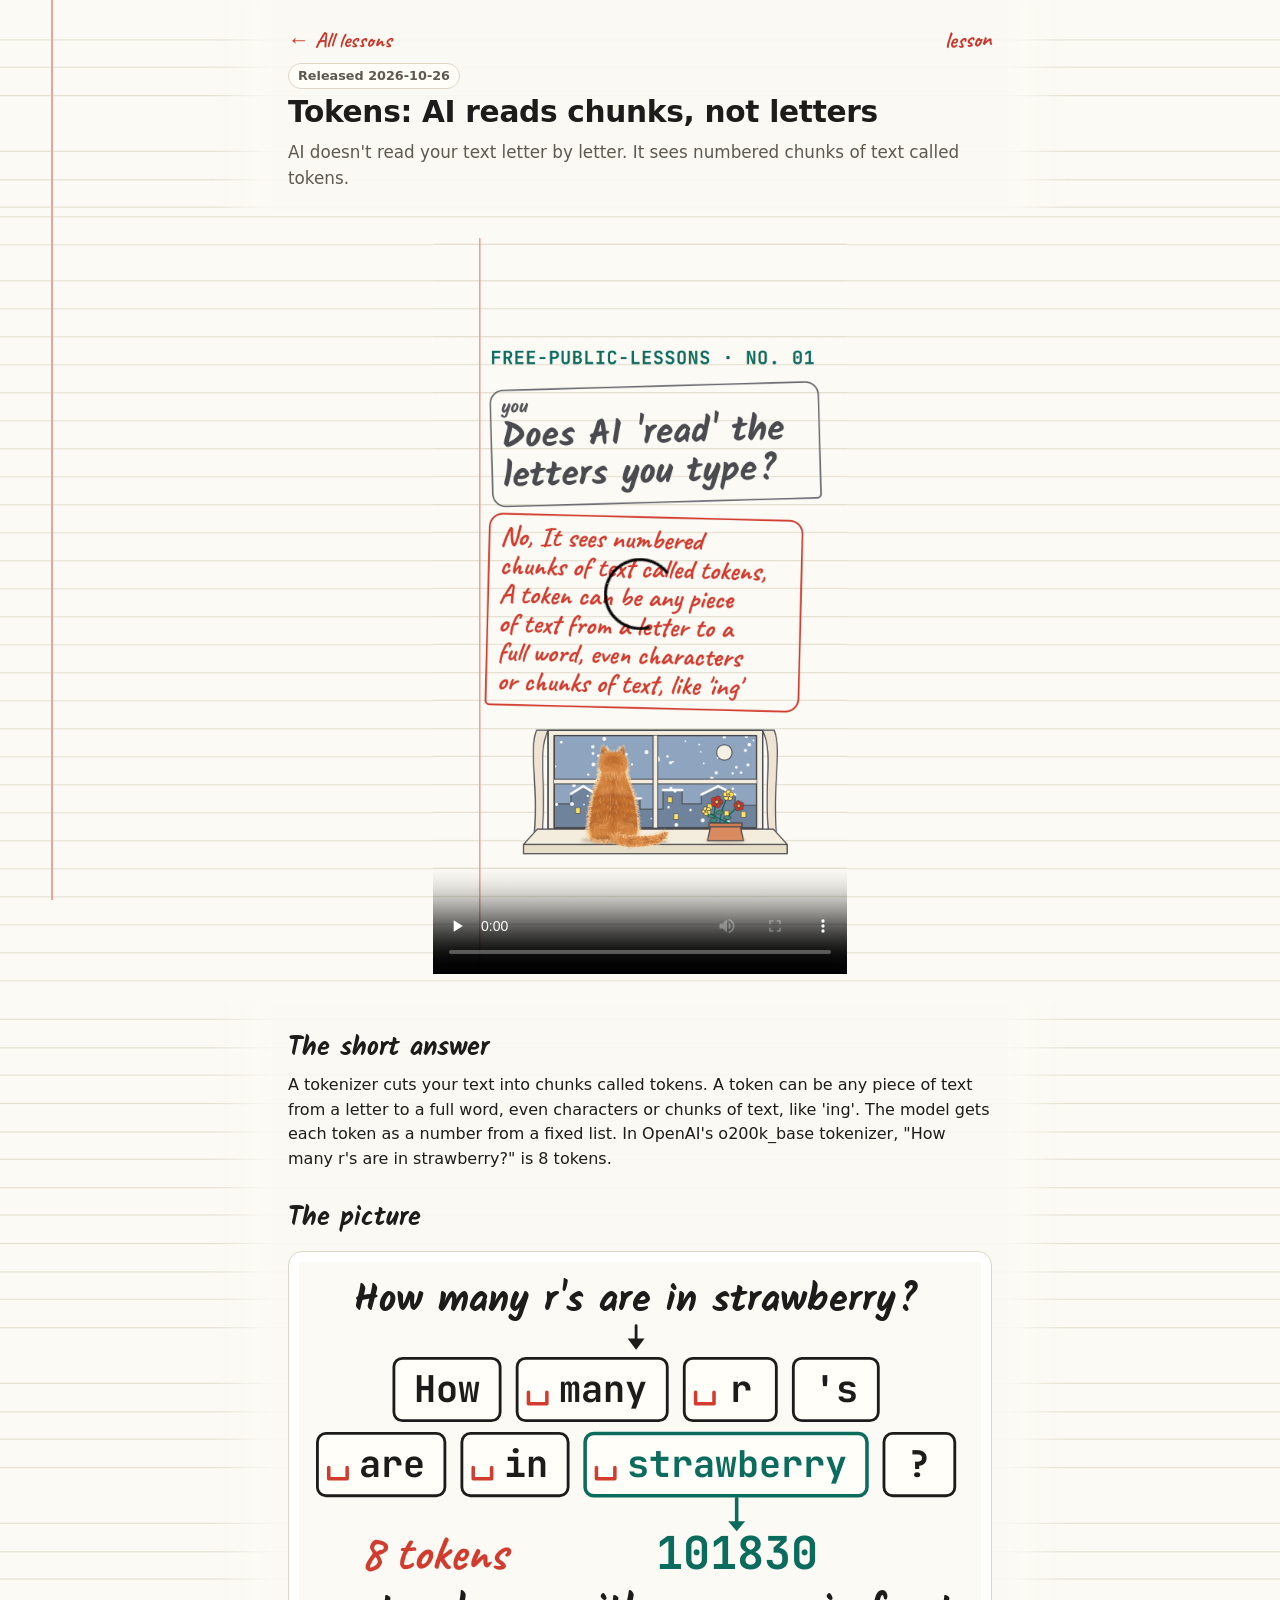
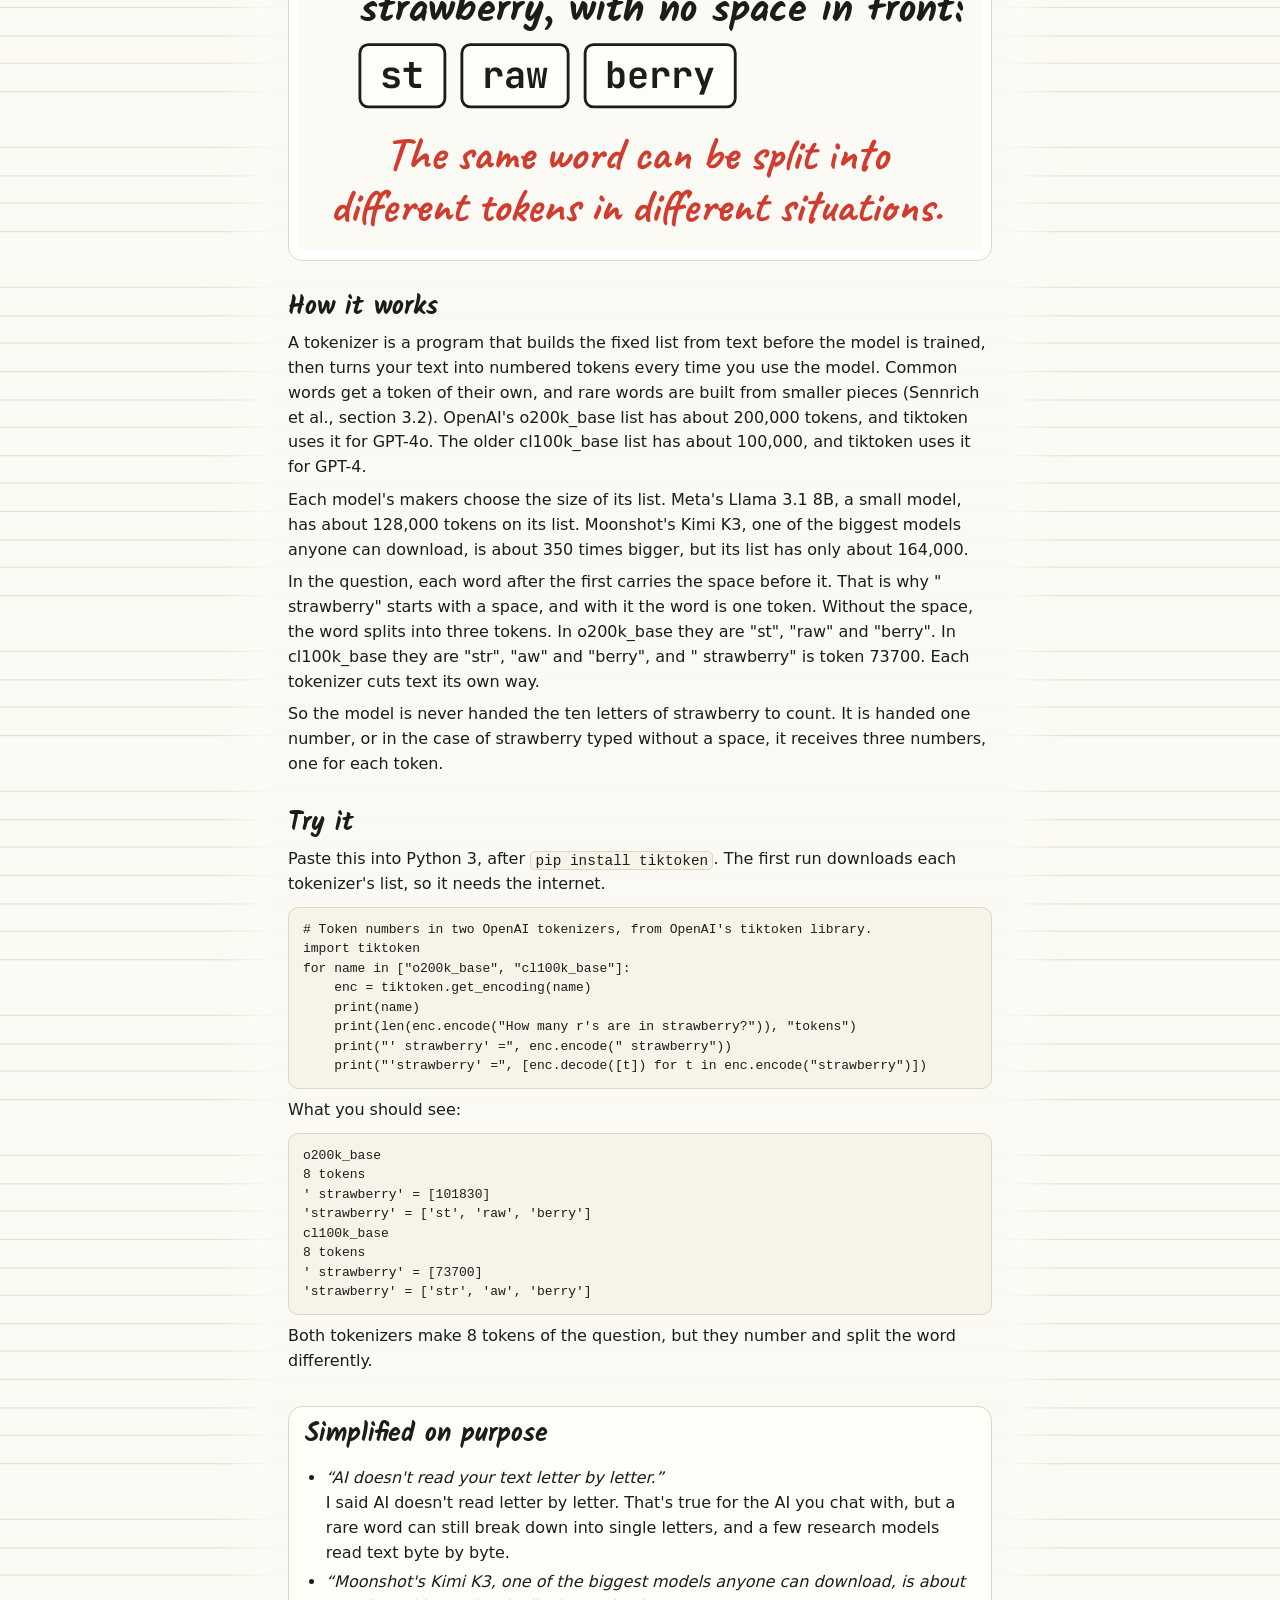
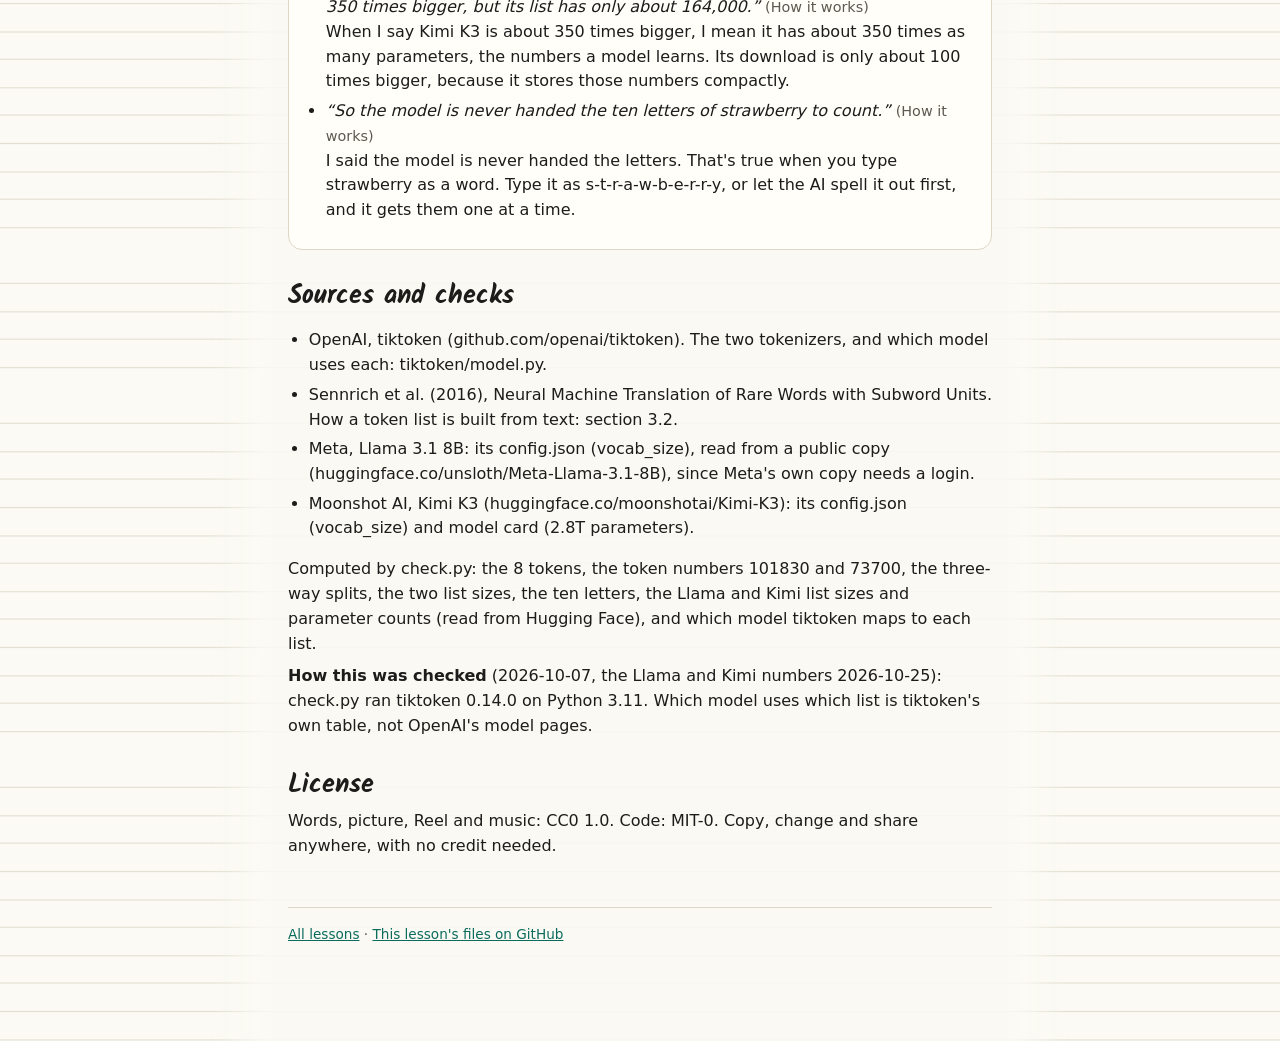
==== commit 14ccfed4: "free-public-lessons: link cards on every page The home page and lesson 1's page now show a picture w" ====
--- a/docs/tokens/index.html
+++ b/docs/tokens/index.html
@@ -4,6 +4,18 @@
 <meta charset="utf-8">
 <meta name="viewport" content="width=device-width, initial-scale=1">
 <title>Tokens: AI reads chunks, not letters · Free Public Lessons</title>
+<meta name="description" content="AI doesn't read your text letter by letter. It sees numbered chunks of text called tokens.">
+<meta property="og:site_name" content="Free-Public-Lessons">
+<meta property="og:title" content="Tokens: AI reads chunks, not letters">
+<meta property="og:description" content="AI doesn't read your text letter by letter. It sees numbered chunks of text called tokens.">
+<meta property="og:type" content="article">
+<meta property="og:url" content="https://mike-byrne-ai.github.io/free-public-lessons/tokens/">
+<meta property="og:image" content="https://mike-byrne-ai.github.io/free-public-lessons/tokens/card.png">
+<meta property="og:image:type" content="image/png">
+<meta property="og:image:width" content="1200">
+<meta property="og:image:height" content="630">
+<meta property="og:image:alt" content="Tokens: AI reads chunks, not letters">
+<meta name="twitter:card" content="summary_large_image">
 <!-- Written by media/post.mjs from the lesson's README.md, post.md and checks.md (media/tools/lesson_page.mjs). Don't edit it: it is written again on every run. -->
 <meta http-equiv="Content-Security-Policy" content="default-src 'none'; style-src 'self'; img-src 'self' data:; media-src 'self'; font-src 'self'; base-uri 'none'; form-action 'none'">
 <link rel="icon" href="data:,">
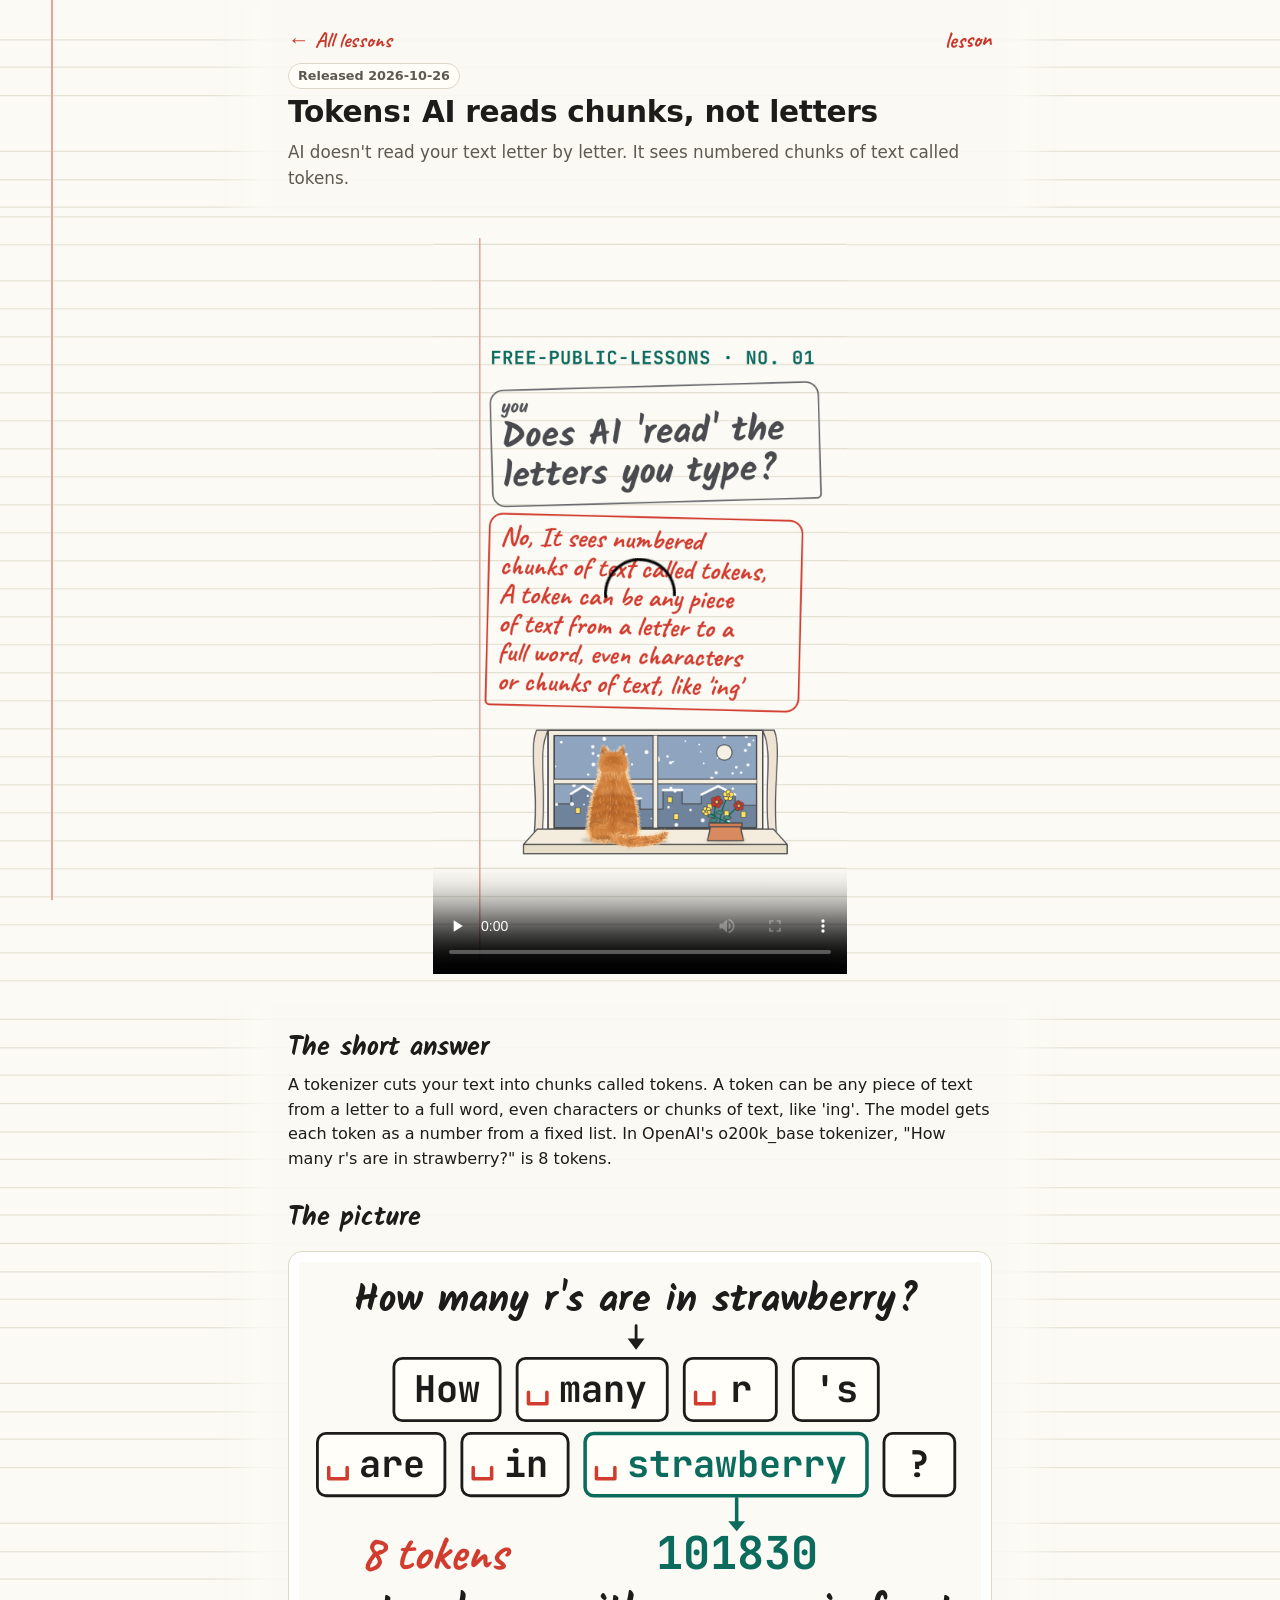
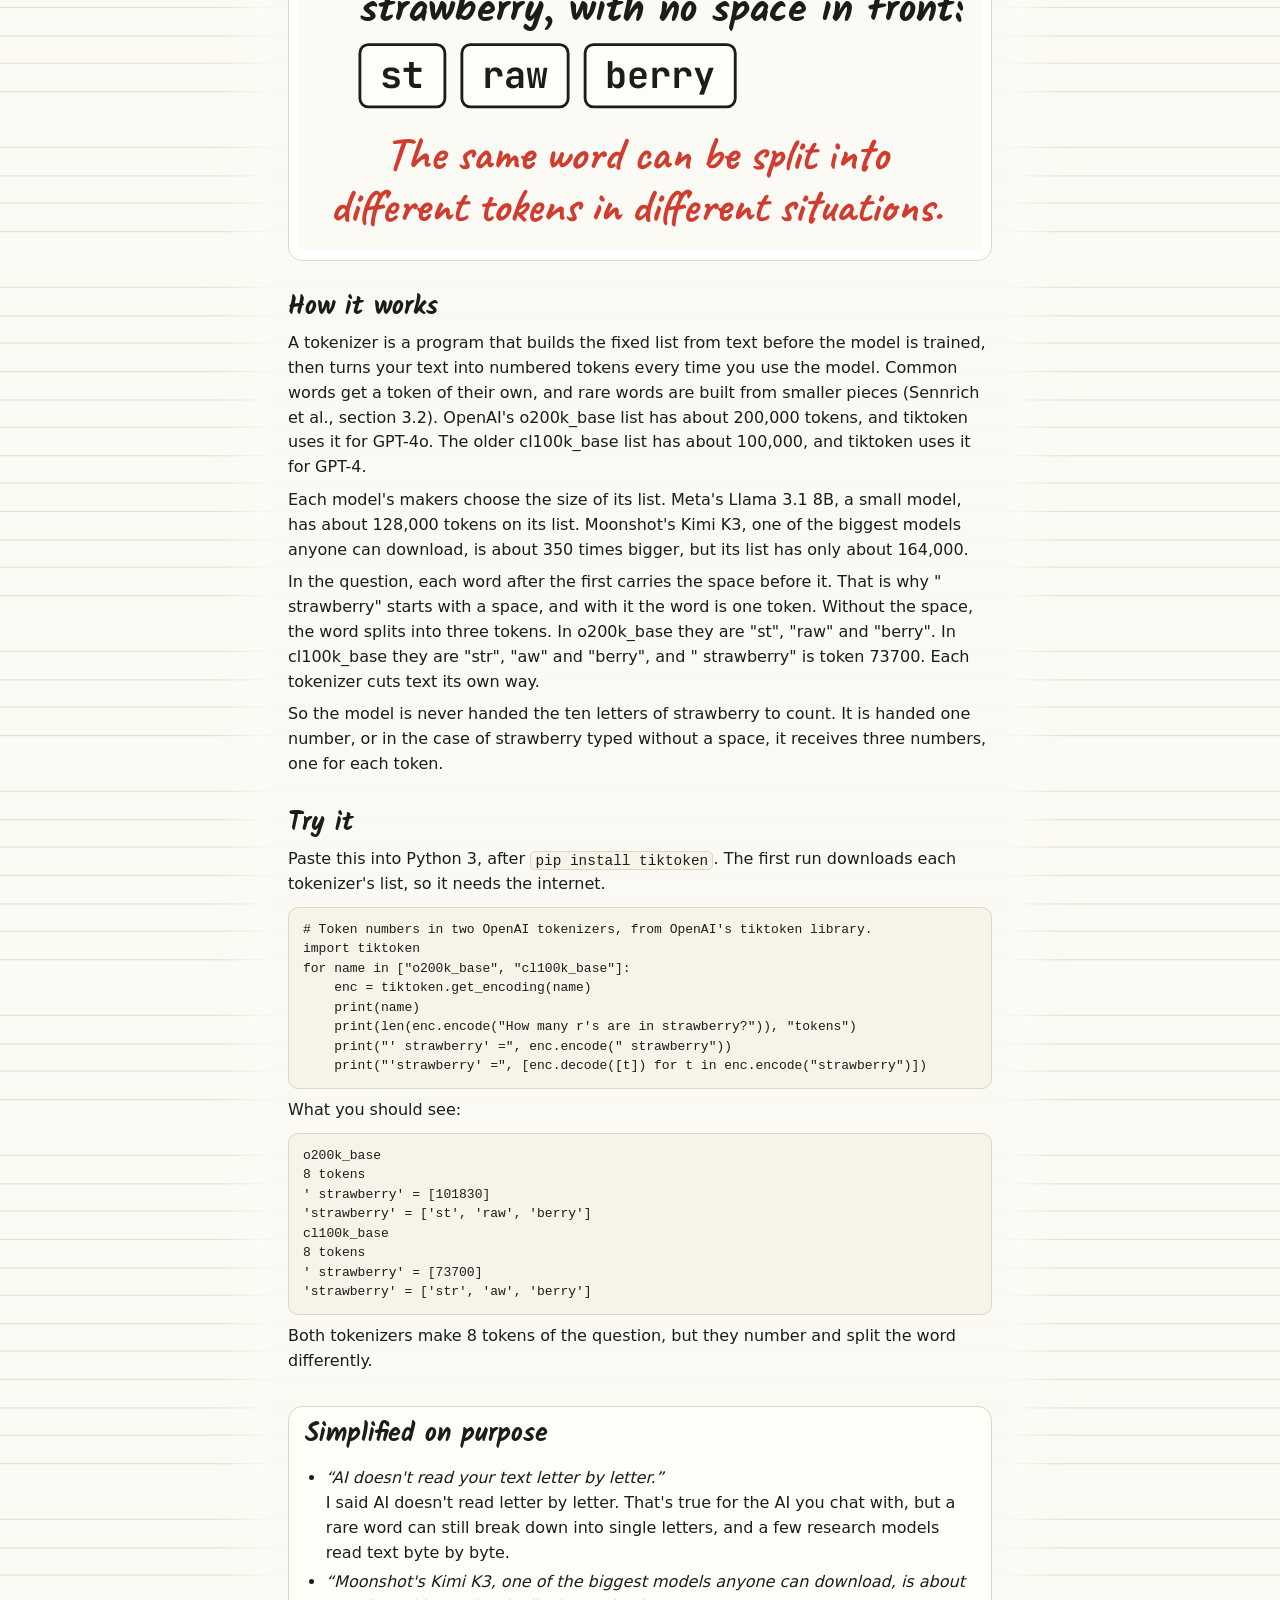
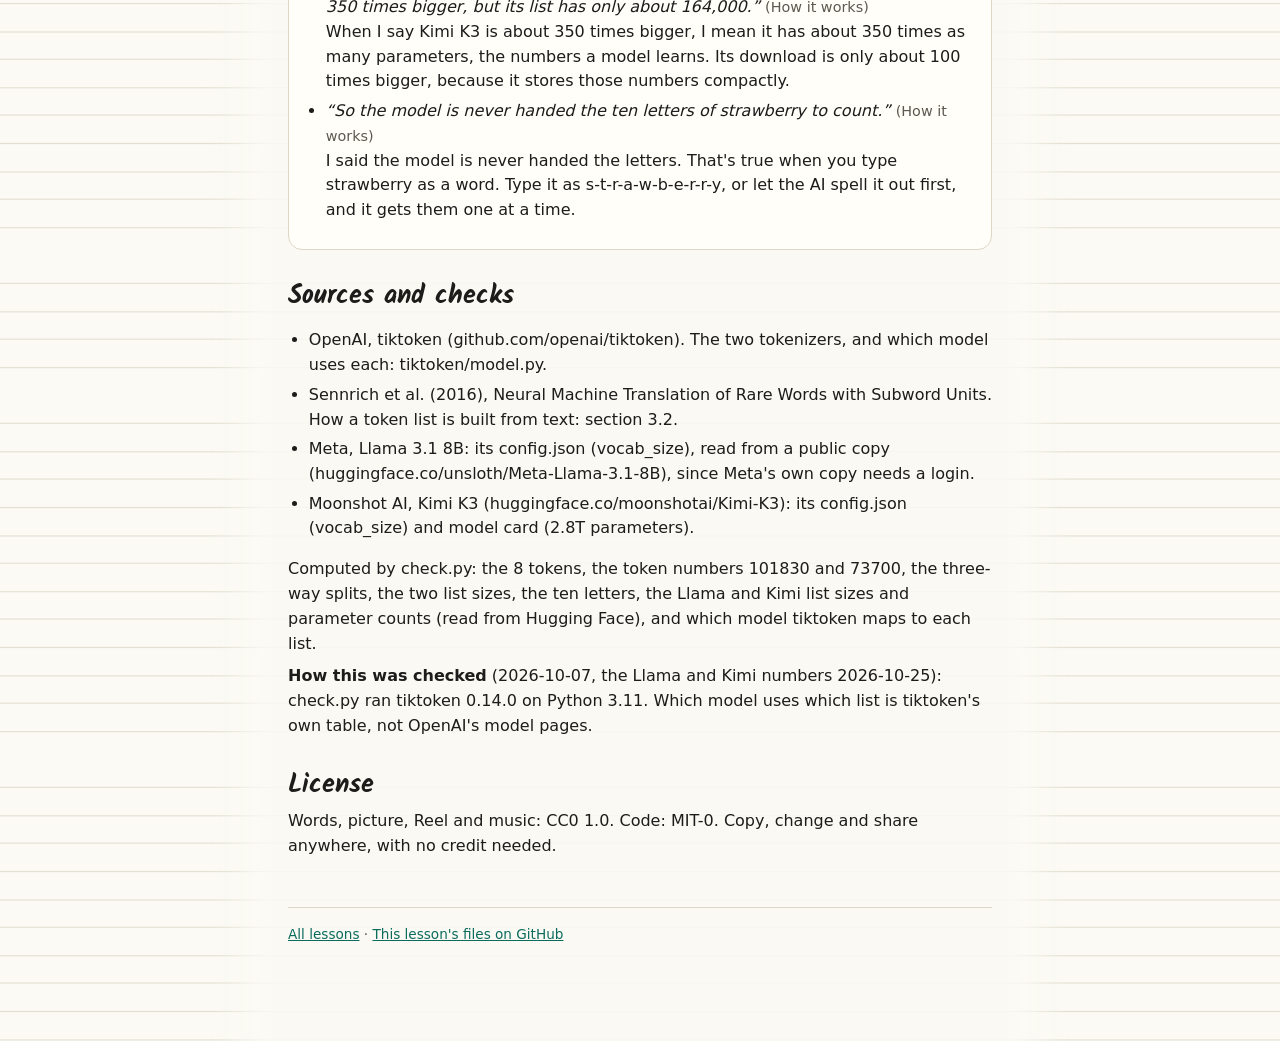
==== commit 795408b5: "free-public-lessons: X's own card tags on every page The home page and the Tokens page now also have" ====
--- a/docs/tokens/index.html
+++ b/docs/tokens/index.html
@@ -16,6 +16,10 @@
 <meta property="og:image:height" content="630">
 <meta property="og:image:alt" content="Tokens: AI reads chunks, not letters">
 <meta name="twitter:card" content="summary_large_image">
+<meta name="twitter:title" content="Tokens: AI reads chunks, not letters">
+<meta name="twitter:description" content="AI doesn't read your text letter by letter. It sees numbered chunks of text called tokens.">
+<meta name="twitter:image" content="https://mike-byrne-ai.github.io/free-public-lessons/tokens/card.png">
+<meta name="twitter:image:alt" content="Tokens: AI reads chunks, not letters">
 <!-- Written by media/post.mjs from the lesson's README.md, post.md and checks.md (media/tools/lesson_page.mjs). Don't edit it: it is written again on every run. -->
 <meta http-equiv="Content-Security-Policy" content="default-src 'none'; style-src 'self'; img-src 'self' data:; media-src 'self'; font-src 'self'; base-uri 'none'; form-action 'none'">
 <link rel="icon" href="data:,">
